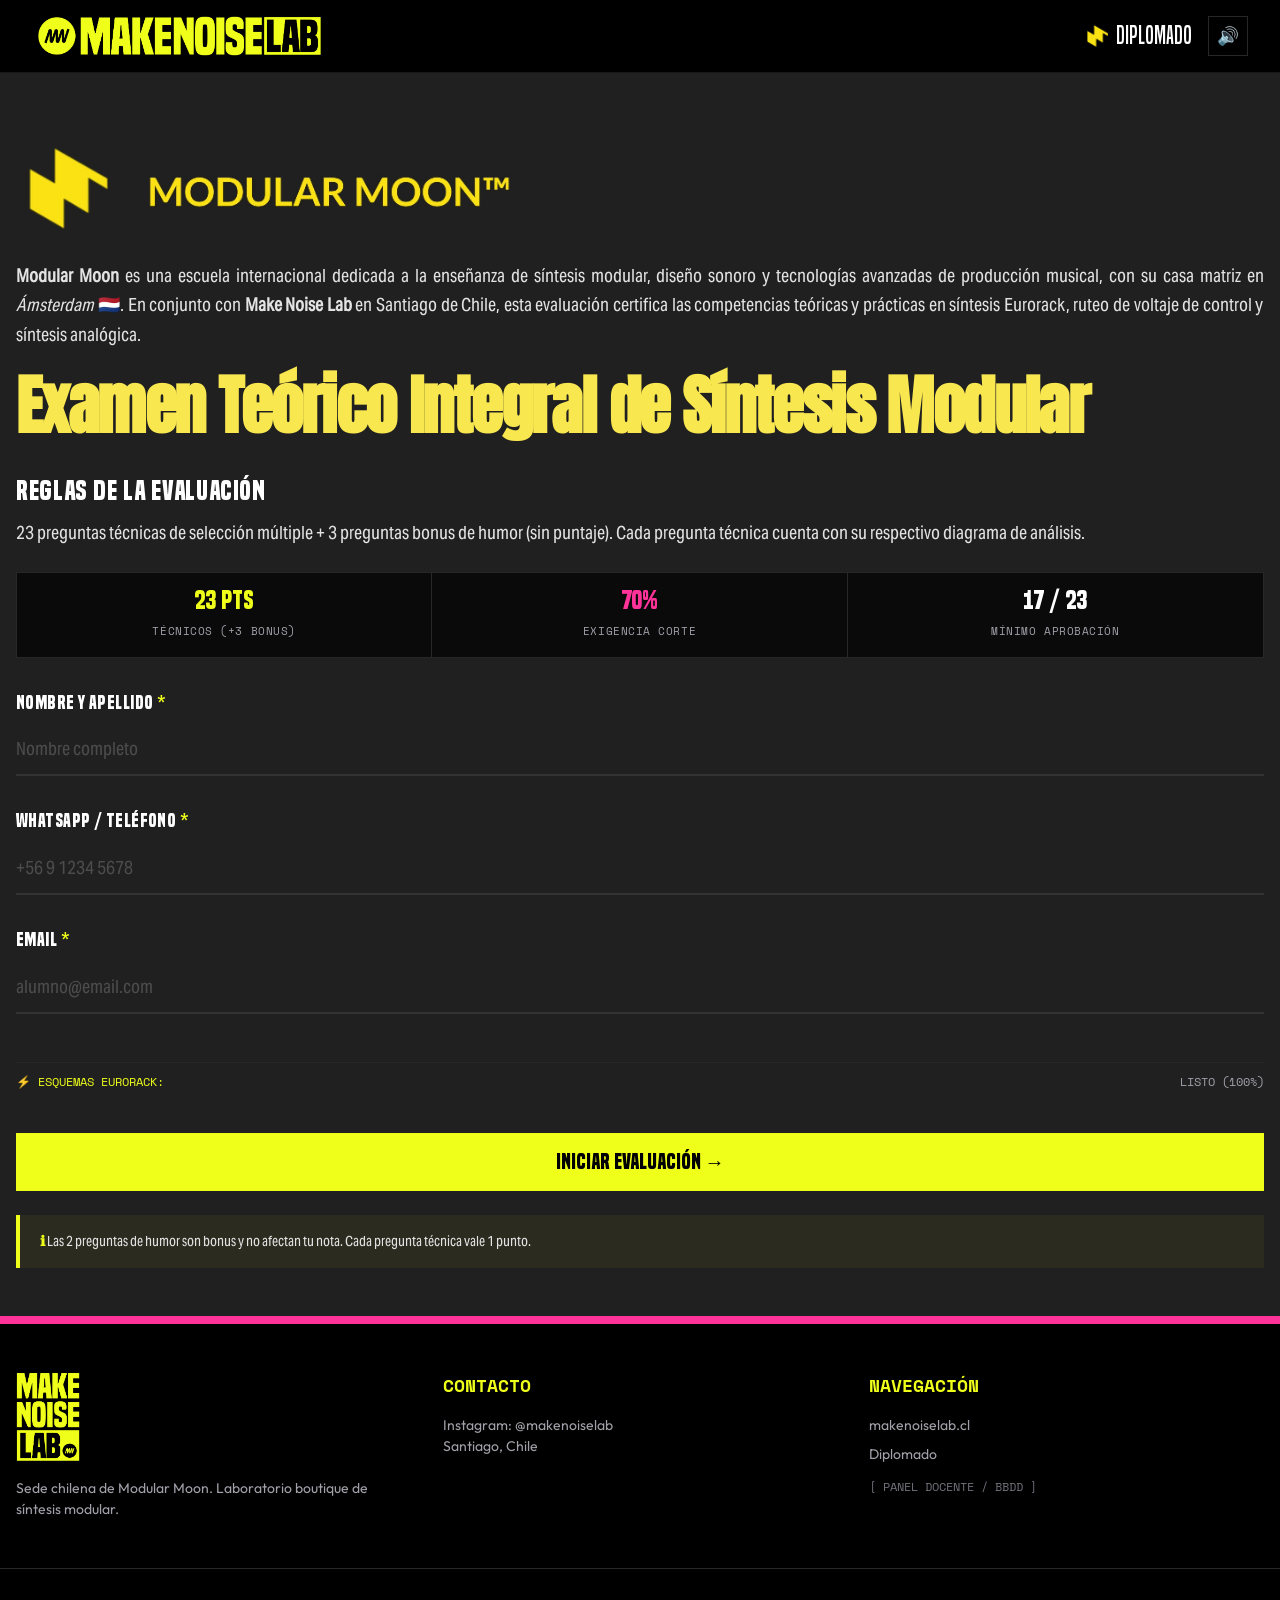
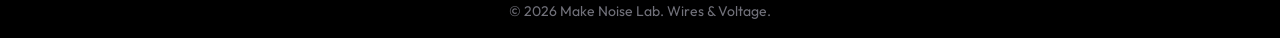
==== index.html @ 33532540 "feat: evaluación teórica interactiva Make Noise Lab" ====
<!DOCTYPE html>
<html lang="es">
<head>
  <meta charset="UTF-8">
  <meta name="viewport" content="width=device-width, initial-scale=1.0, maximum-scale=5.0">
  <title>Examen Teórico — Diplomado en Síntesis Modular | Make Noise Lab</title>

  <!-- SEO & Meta -->
  <meta name="description" content="Evaluación teórica oficial del Diplomado en Síntesis Modular de Make Noise Lab, sede chilena de Modular Moon. Eurorack, VCV Rack, FM y más.">
  <meta name="robots" content="noindex, nofollow">
  <meta name="theme-color" content="#000000">

  <!-- Open Graph / WhatsApp Preview -->
  <meta property="og:title" content="Examen Teórico — Diplomado Síntesis Modular | Make Noise Lab">
  <meta property="og:description" content="Evaluación teórica oficial del Diplomado en Síntesis Modular. Exigencia de aprobación: 70%.">
  <meta property="og:image" content="assets/logos/logo-mnl-principal.png">
  <meta property="og:type" content="website">
  <meta property="og:locale" content="es_CL">

  <!-- Favicon -->
  <link rel="icon" type="image/png" href="assets/logos/isotipo-mnl-geometrico.png">

  <!-- Local Fonts Preload (Idéntico a makenoiselab.cl/diplomado) -->
  <link rel="preload" href="assets/fonts/built-titling-rg.woff2" as="font" type="font/woff2" crossorigin>
  <link rel="preload" href="assets/fonts/built-titling-sb.woff2" as="font" type="font/woff2" crossorigin>
  <link rel="preload" href="assets/fonts/myriad-pro-rg.woff2" as="font" type="font/woff2" crossorigin>
  <link rel="preload" href="assets/fonts/aktiv-grotesk-rg.woff2" as="font" type="font/woff2" crossorigin>

  <!-- Google Fonts (Anton, Outfit, Space Mono) -->
  <link rel="preconnect" href="https://fonts.googleapis.com">
  <link rel="preconnect" href="https://fonts.gstatic.com" crossorigin>
  <link rel="preload" as="style"
    href="https://fonts.googleapis.com/css2?family=Anton&family=Outfit:wght@300;400;500;600;700&family=Space+Mono:wght@400;700&display=swap">
  <link rel="stylesheet"
    href="https://fonts.googleapis.com/css2?family=Anton&family=Outfit:wght@300;400;500;600;700&family=Space+Mono:wght@400;700&display=swap"
    media="print" onload="this.media='all'">
  <noscript>
    <link rel="stylesheet"
      href="https://fonts.googleapis.com/css2?family=Anton&family=Outfit:wght@300;400;500;600;700&family=Space+Mono:wght@400;700&display=swap">
  </noscript>

  <!-- Local fonts and styles -->
  <link rel="stylesheet" href="style.css">
</head>
<body>

  <!-- Skip-to-content (WCAG 2.4.1) -->
  <a href="#main-content" class="skip-to-content">Saltar al contenido</a>

  <!-- ═══════════════════════════════════════════════════════════════════
       NAVBAR — Réplica exacta de makenoiselab.cl
       (Logo izquierda, controles derecha, sticky, bg-black, h-72px)
       ═══════════════════════════════════════════════════════════════════ -->
  <nav class="mnl-navbar" aria-label="Navegación principal">
    <div class="navbar-container">
      <a href="https://makenoiselab.cl" target="_blank" rel="noopener" class="navbar-brand-link" aria-label="Sitio web oficial de Make Noise Lab">
        <img src="assets/logos/logo-mnl-horizontal.png" alt="Make Noise Lab" class="mnl-main-logo">
      </a>

      <div class="navbar-right">
        <a href="https://makenoiselab.cl/diplomado/" target="_blank" rel="noopener" class="navbar-diplomado-link" aria-label="Sitio oficial del Diplomado">
          <img src="assets/logos/isotipo-modular-moon.png" alt="" aria-hidden="true" class="nav-iso-img">
          <span>Diplomado</span>
        </a>
        <button id="soundToggleBtn" class="hw-square-btn" title="Audio On/Off" aria-label="Activar o silenciar audio" aria-pressed="true">
          <span id="soundIcon" aria-hidden="true">🔊</span>
        </button>
      </div>
    </div>

    <!-- VU-Meter Progress (visible during quiz) -->
    <div class="vu-wrapper" id="vuProgressWrapper" style="display: none;" role="progressbar" aria-valuemin="0" aria-valuemax="100" aria-valuenow="0" aria-label="Progreso de la evaluación">
      <div class="vu-header">
        <span id="progressLabel" style="color: var(--neon-yellow);">PARCHE 01 / 13</span>
        <span id="percentageLabel" style="color: #fff;">0% COMPLETADO</span>
      </div>
      <div class="vu-slot" aria-hidden="true">
        <div class="vu-charge" id="vuFill"></div>
      </div>
    </div>
  </nav>

  <!-- ═══════════════════════════════════════════════════════════════════
       MAIN CONTENT
       ═══════════════════════════════════════════════════════════════════ -->
  <main class="app-wrapper" id="main-content">

    <!-- ═══════════════ PANTALLA 1: BIENVENIDA ═══════════════ -->
    <section class="screen active" id="welcomeScreen" aria-labelledby="examMainHeading">
      <div class="welcome-section">
        <div class="welcome-container">

          <!-- Modular Moon badge — Sello oficial de alta resolución en fondo #202020 -->
          <div class="mm-badge-row anim-fade-up">
            <img src="assets/logos/logo-modular-moon-sello.jpg" alt="Sello de calidad oficial de la escuela de síntesis Modular Moon" class="mm-badge-logo">
          </div>

          <!-- Descripción institucional — estilo font-aktiv del diplomado -->
          <div class="body-text anim-fade-up delay-100" style="margin-bottom: 1.5rem;">
            <p><strong>Modular Moon</strong> es una escuela internacional dedicada a la enseñanza de síntesis modular, diseño sonoro y tecnologías avanzadas de producción musical, con su casa matriz en <em>Ámsterdam</em> 🇳🇱. En conjunto con <strong>Make Noise Lab</strong> en Santiago de Chile, esta evaluación certifica las competencias teóricas y prácticas en síntesis Eurorack, ruteo de voltaje de control y síntesis analógica.</p>
          </div>

          <!-- H1 Principal — estilo font-anton text-[#f9e750] del diplomado -->
          <h1 class="exam-main-title anim-fade-up delay-200" id="examMainHeading">
            Examen Teórico de Síntesis Modular
          </h1>

          <!-- Sección de reglas — estilo font-built del diplomado -->
          <h2 class="section-heading anim-fade-up delay-200">Reglas de la evaluación</h2>
          <div class="body-text anim-fade-up delay-300" style="margin-bottom: 0.5rem;">
            <p id="examRulesSummary">Preguntas técnicas de selección múltiple + preguntas bonus de humor (sin puntaje).</p>
          </div>

          <!-- Métricas -->
          <div class="metrics-grid anim-fade-up delay-300" role="region" aria-label="Métricas del examen">
            <div class="metric-box">
              <span class="metric-val" id="metricPointsVal" style="color: var(--neon-yellow);">23 PTS</span>
              <span class="metric-label" id="metricPointsLabel">TÉCNICOS (+3 BONUS)</span>
            </div>
            <div class="metric-box">
              <span class="metric-val" id="metricPassingRate" style="color: var(--neon-pink);">70%</span>
              <span class="metric-label">EXIGENCIA CORTE</span>
            </div>
            <div class="metric-box">
              <span class="metric-val" id="metricMinPass" style="color: #fff;">17 / 23</span>
              <span class="metric-label">MÍNIMO APROBACIÓN</span>
            </div>
          </div>

          <!-- Formulario Brutalista — underline style idéntico al sitio -->
          <form id="studentForm" class="brutalist-form anim-fade-up delay-400" novalidate onsubmit="event.preventDefault(); startExam();">

            <div class="form-field">
              <label class="form-label" for="studentName">
                NOMBRE Y APELLIDO <span style="color: var(--neon-yellow);" aria-hidden="true">*</span>
              </label>
              <input id="studentName" name="studentName" type="text" placeholder="Nombre completo" required aria-required="true" autocomplete="name" class="brutalist-input">
              <span class="input-error-msg" id="nameError" style="display: none;">
                Por favor ingresa tu nombre completo.
              </span>
            </div>

            <div class="form-field">
              <label class="form-label" for="studentWhatsapp">
                WHATSAPP / TELÉFONO <span style="color: var(--neon-yellow);" aria-hidden="true">*</span>
              </label>
              <input id="studentWhatsapp" name="studentWhatsapp" type="tel" placeholder="+56 9 1234 5678" required aria-required="true" autocomplete="tel" class="brutalist-input">
              <span class="input-error-msg" id="phoneError" style="display: none;">
                Por favor ingresa un número de WhatsApp.
              </span>
            </div>

            <div class="form-field">
              <label class="form-label" for="studentEmail">
                EMAIL <span style="color: var(--neon-yellow);" aria-hidden="true">*</span>
              </label>
              <input id="studentEmail" name="studentEmail" type="email" placeholder="alumno@email.com" required aria-required="true" autocomplete="email" class="brutalist-input">
              <span class="input-error-msg" id="emailError" style="display: none;">
                Por favor ingresa un correo electrónico válido.
              </span>
            </div>

            <!-- Preload status -->
            <div class="preload-status-bar">
              <span style="color: var(--neon-yellow);">⚡ ESQUEMAS EURORACK:</span>
              <span id="preloadStatusText">SINCRONIZANDO...</span>
            </div>

            <!-- CTA Principal — estilo bg-[#EFFF1A] font-built del sitio -->
            <button type="submit" class="btn-cta-yellow" id="startExamBtn" aria-label="Iniciar evaluación">
              INICIAR EVALUACIÓN →
            </button>
          </form>

          <div class="info-terminal-note anim-fade-up delay-400">
            <strong style="color: var(--neon-yellow);">ℹ</strong> Las 2 preguntas de humor son bonus y no afectan tu nota. Cada pregunta técnica vale 1 punto.
          </div>

        </div>
      </div>
    </section>

    <!-- ═══════════════ PANTALLA 2: QUIZ ═══════════════ -->
    <section class="screen" id="quizScreen" aria-labelledby="questionText">
      <div class="quiz-section">
        <div class="quiz-container">

          <div class="question-topbar">
            <span class="badge-rect" id="questionBadge">PREGUNTA 01</span>
            <span class="points-label" id="pointsBadge">PUNTAJE: 1 PTO</span>
          </div>

          <!-- Alerta destacada para preguntas BONUS -->
          <div class="bonus-alert-banner" id="bonusAlertBanner" style="display: none;" role="status">
            <div class="bonus-alert-header">
              <span class="bonus-alert-tag">★ PREGUNTA BONUS // HUMOR Y CULTURA ★</span>
              <span class="bonus-alert-pill">0 PUNTOS (SIN EVALUACIÓN)</span>
            </div>
            <div class="bonus-alert-desc">
              Esta pregunta es recreativa y <strong>NO TIENE PUNTAJE</strong>. Tu respuesta no suma ni resta puntos a tu nota técnica de aprobación.
            </div>
          </div>

          <h2 class="question-heading" id="questionText">
            ¿Qué módulo Eurorack es este?
          </h2>

          <!-- Diagram viewer -->
          <div class="diagram-viewer" id="mediaWrapper" style="display: none;" role="region" aria-label="Diagrama técnico de la pregunta">
            <div class="diagram-loading-box" id="diagramLoadingBox" aria-live="polite">
              <div class="diagram-spinner" aria-hidden="true"></div>
              <span class="font-mono" style="font-size: 0.75rem; color: var(--neon-yellow);">[ CARGANDO ESQUEMA... ]</span>
            </div>

            <div class="diagram-frame" id="diagramFrame" style="display: none;">
              <img id="questionImage" class="diagram-img" src="" alt="Diagrama Eurorack correspondiente a la pregunta" onclick="openLightbox(this.src)" tabindex="0" role="button" aria-label="Ampliar imagen">
            </div>

            <div class="diagram-toolbar">
              <span style="color: var(--neon-yellow);">ESQUEMA TÉCNICO</span>
              <span style="color: var(--text-zinc-400);">[TOCA PARA AMPLIAR]</span>
            </div>
          </div>

          <!-- Options -->
          <fieldset class="options-fieldset">
            <legend class="sr-only">Selecciona una de las siguientes opciones:</legend>
            <div class="options-rack" id="optionsContainer" role="radiogroup" aria-labelledby="questionText">
              <!-- Generated dynamically -->
            </div>
          </fieldset>

          <!-- Navigation -->
          <div class="nav-controls">
            <button type="button" class="btn-cta-secondary" id="prevBtn" onclick="navigatePrev()" aria-label="Pregunta anterior">
              ← ANTERIOR
            </button>
            <button type="button" class="btn-cta-yellow" id="nextBtn" onclick="navigateNext()" aria-label="Siguiente pregunta">
              SIGUIENTE →
            </button>
          </div>

        </div>
      </div>
    </section>

    <!-- ═══════════════ PANTALLA 3: RESULTADOS ═══════════════ -->
    <section class="screen" id="resultScreen" aria-labelledby="resultStamp">
      <div class="result-section">
        <div class="result-container">

          <!-- Verdict -->
          <div class="verdict-banner">
            <div class="verdict-tag pass" id="resultStamp">APROBADO</div>
            <h2 class="font-anton" style="font-size: 1.875rem; text-transform: uppercase; color: #fff; margin-top: 0.75rem;" id="resultGreeting">
              ¡EXCELENTE!
            </h2>
            <p class="font-aktiv" style="font-size: 0.875rem; color: var(--text-zinc-400); margin-top: 0.25rem;" id="resultSummary">
              Has completado la evaluación de síntesis modular.
            </p>
          </div>

          <!-- Score -->
          <div class="score-slab" role="region" aria-label="Puntaje obtenido">
            <div class="score-big" id="scorePercent">0%</div>
            <div class="score-meta">
              <div id="scoreRatio">0 / 11 PUNTOS TÉCNICOS</div>
              <div id="scoreFeedback" style="color: var(--text-zinc-400);">Exigencia mínima: 70% (8 pts)</div>
            </div>
          </div>

          <!-- Sync status -->
          <div class="sync-indicator" id="syncBanner" role="status" aria-live="polite">
            <span id="syncIcon" aria-hidden="true">⚡</span>
            <span id="syncText">Guardando respuestas...</span>
          </div>

          <!-- Actions -->
          <div class="results-actions" id="resultsActionsContainer">
            <button class="btn-cta-whatsapp" id="shareWhatsappBtn" onclick="sendWhatsAppReceipt()" aria-label="Enviar comprobante por WhatsApp">
              ENVIAR POR WHATSAPP 📲
            </button>
            <div class="dual-actions-grid">
              <button class="btn-cta-secondary" onclick="downloadStudentCsv()" aria-label="Descargar CSV">
                DESCARGAR CSV 📥
              </button>
              <button class="btn-cta-secondary" onclick="restartExam()" aria-label="Repetir evaluación">
                REPETIR 🔄
              </button>
            </div>
          </div>

          <!-- Review accordion -->
          <div class="review-accordion-wrap">
            <details class="review-details" open>
              <summary class="review-summary" aria-label="Revisión detallada de respuestas">
                <span>REVISIÓN DETALLADA</span>
                <span class="toggle-cross" aria-hidden="true">+</span>
              </summary>
              <div class="review-content" id="reviewList">
                <!-- Rendered dynamically -->
              </div>
            </details>
          </div>

        </div>
      </div>
    </section>
  </main>

  <!-- ═══════════════════════════════════════════════════════════════════
       FOOTER — Réplica exacta de makenoiselab.cl
       (Franja fucsia 8px + 3 columnas + copyright)
       ═══════════════════════════════════════════════════════════════════ -->
  <div class="footer-neon-stripe" role="presentation" aria-hidden="true"></div>
  <footer class="site-footer" aria-label="Pie de página">
    <div class="footer-grid">
      <!-- Col 1: Logo + description -->
      <div class="footer-col footer-col-logo">
        <img src="assets/logos/logo-mnl-principal.png" alt="Make Noise Lab" class="footer-logo-img">
        <p class="footer-col-text">
          Sede chilena de Modular Moon. Laboratorio boutique de síntesis modular.
        </p>
      </div>

      <!-- Col 2: Contact -->
      <div class="footer-col">
        <h3 class="footer-col-heading">CONTACTO</h3>
        <p class="footer-col-text">
          Instagram: <a href="https://instagram.com/makenoiselab" target="_blank" rel="noopener noreferrer" class="hover-pink">@makenoiselab</a><br>
          Santiago, Chile
        </p>
      </div>

      <!-- Col 3: Navigation + Admin -->
      <div class="footer-col">
        <h3 class="footer-col-heading">NAVEGACIÓN</h3>
        <p class="footer-col-text" style="margin-bottom: 0.5rem;">
          <a href="https://makenoiselab.cl" target="_blank" rel="noopener">makenoiselab.cl</a>
        </p>
        <p class="footer-col-text" style="margin-bottom: 0.5rem;">
          <a href="https://makenoiselab.cl/diplomado/" target="_blank" rel="noopener">Diplomado</a>
        </p>
        <button class="admin-trigger-link" onclick="openAdminModal()" aria-label="Abrir panel docente">
          [ PANEL DOCENTE / BBDD ]
        </button>
      </div>
    </div>

    <div class="footer-bottom">
      © 2026 Make Noise Lab. Wires &amp; Voltage.
    </div>
  </footer>

  <!-- ═══════════════ LIGHTBOX MODAL ═══════════════ -->
  <div class="lightbox-shade" id="lightboxOverlay" role="dialog" aria-modal="true" aria-label="Esquema ampliado" onclick="closeLightbox()">
    <div class="lightbox-modal" onclick="event.stopPropagation()">
      <div class="lightbox-top">
        <span style="color: var(--neon-yellow);">ESQUEMA TÉCNICO</span>
        <button class="close-square-btn" onclick="closeLightbox()" aria-label="Cerrar">[X] CERRAR</button>
      </div>
      <img id="lightboxImg" class="lightbox-media" src="" alt="Esquema técnico ampliado">
    </div>
  </div>

  <!-- ═══════════════ ADMIN MODAL ═══════════════ -->
  <div class="admin-shade" id="adminModal" role="dialog" aria-modal="true" aria-label="Panel docente">
    <div class="admin-window">
      <div class="admin-window-header">
        <span>PANEL DOCENTE // BBDD</span>
        <button class="close-square-btn" onclick="closeAdminModal()" aria-label="Cerrar panel">[X]</button>
      </div>
      <div class="admin-window-body">
        <p style="color: var(--text-zinc-400); margin-bottom: 1rem;">
          Configura el Webhook de Google Sheets para recibir las respuestas en tiempo real.
        </p>

        <div class="form-field" style="margin-bottom: 1rem;">
          <label class="form-label" for="adminWebhookUrl" style="font-size: 0.875rem;">
            URL GOOGLE APPS SCRIPT:
          </label>
          <input type="url" id="adminWebhookUrl" class="brutalist-input" style="font-size: 0.875rem;" placeholder="https://script.google.com/macros/s/.../exec">
          <button class="btn-cta-secondary" style="margin-top: 0.5rem; font-size: 0.875rem; padding: 8px 14px;" onclick="saveWebhookUrl()">
            GUARDAR CONEXIÓN
          </button>
        </div>

        <div class="admin-metric-row">
          <span>EVALUACIONES EN ESTE NAVEGADOR:</span>
          <strong style="color: var(--neon-yellow);" id="adminSubmissionCount">0</strong>
        </div>

        <div class="admin-buttons-stack">
          <button class="btn-cta-yellow" style="font-size: 0.875rem; padding: 10px 14px;" onclick="exportConsolidatedCsv()">
            DESCARGAR TODA LA BBDD (.CSV) 📥
          </button>
          <button class="btn-cta-danger" style="font-size: 0.875rem; padding: 8px 14px;" onclick="clearLocalSubmissions()">
            VACIAR HISTORIAL LOCAL 🗑️
          </button>
        </div>
      </div>
    </div>
  </div>

  <!-- Scripts -->
  <script src="https://cdnjs.cloudflare.com/ajax/libs/jspdf/2.5.1/jspdf.umd.min.js"></script>
  <script src="questions.js"></script>
  <script src="app.js"></script>
</body>
</html>
---- style.css ----
/**
 * MAKE NOISE LAB — EXAMEN TEÓRICO DE SÍNTESIS MODULAR
 * Sistema visual replicado con fidelidad desde www.makenoiselab.cl
 * Brutalismo Industrial · Modular Moon Chile · WCAG 2.1 AA
 */

/* ==========================================================================
   0. TIPOGRAFÍAS LOCALES (Built Titling, Myriad Pro, Aktiv Grotesk)
   ========================================================================== */
@font-face {
  font-family: 'Built Titling RG';
  src: url('assets/fonts/built-titling-rg.woff2') format('woff2');
  font-weight: 400;
  font-style: normal;
  font-display: swap;
}
@font-face {
  font-family: 'Built Titling RG';
  src: url('assets/fonts/built-titling-sb.woff2') format('woff2');
  font-weight: 600;
  font-style: normal;
  font-display: swap;
}
@font-face {
  font-family: 'Built Titling RG';
  src: url('assets/fonts/built-titling-bd.woff2') format('woff2');
  font-weight: 700;
  font-style: normal;
  font-display: swap;
}
@font-face {
  font-family: 'Myriad Pro';
  src: url('assets/fonts/myriad-pro-rg.woff2') format('woff2');
  font-weight: 400;
  font-style: normal;
  font-display: swap;
}
@font-face {
  font-family: 'Aktiv Grotesk';
  src: url('assets/fonts/aktiv-grotesk-rg.woff2') format('woff2');
  font-weight: 400;
  font-style: normal;
  font-display: swap;
}

/* ==========================================================================
   1. TOKENS Y VARIABLES DE DISEÑO
   ========================================================================== */
:root {
  --neon-yellow: #EFFF1A;
  --neon-pink: #FF3399;
  --gold-warm: #f9e750;
  --brand-dark: #1D1D1D;
  --brand-gray: #E2E2E2;
  --bg-black: #000000;
  --bg-section: #202020;
  --bg-content: #1a1a1a;
  --border-zinc: #27272a;
  --text-zinc-300: #d4d4d8;
  --text-zinc-400: #a1a1aa;
  --text-zinc-500: #71717a;

  --font-built: 'Built Titling RG', sans-serif;
  --font-anton: 'Anton', sans-serif;
  --font-aktiv: 'Aktiv Grotesk', sans-serif;
  --font-myriad: 'Myriad Pro', sans-serif;
  --font-mono: 'Space Mono', monospace;
  --font-sans: 'Outfit', sans-serif;

  --shadow-neon-yellow: 0 0 15px rgba(239, 255, 26, 0.2), 0 0 30px rgba(239, 255, 26, 0.1);
  --shadow-neon-pink: 0 0 15px rgba(255, 51, 153, 0.2), 0 0 30px rgba(255, 51, 153, 0.1);
  --transition-base: cubic-bezier(0.4, 0, 0.2, 1);
}

/* ==========================================================================
   2. RESET Y REGLAS GLOBALES
   ========================================================================== */
*, *::before, *::after {
  box-sizing: border-box;
  margin: 0;
  padding: 0;
  -webkit-font-smoothing: antialiased;
  -moz-osx-font-smoothing: grayscale;
}

html {
  scroll-behavior: smooth;
  line-height: 1.5;
  -webkit-text-size-adjust: 100%;
  tab-size: 4;
  font-family: var(--font-sans);
}

body {
  background-color: var(--bg-black);
  color: var(--text-zinc-300);
  font-family: var(--font-sans);
  text-rendering: optimizeLegibility;
  min-height: 100vh;
  display: flex;
  flex-direction: column;
  overflow-x: hidden;
  line-height: 1.5;
}

h1, h2, h3, h4, h5, h6 {
  text-rendering: optimizeSpeed;
}

::selection {
  background-color: var(--neon-yellow);
  color: #000000;
}

img, video {
  max-width: 100%;
  height: auto;
  display: block;
  vertical-align: middle;
}

button, input, select, textarea {
  font-family: inherit;
  font-size: 100%;
  line-height: inherit;
  color: inherit;
}

/* Screen Reader Only (WCAG) */
.sr-only {
  position: absolute !important;
  width: 1px !important;
  height: 1px !important;
  padding: 0 !important;
  margin: -1px !important;
  overflow: hidden !important;
  clip: rect(0, 0, 0, 0) !important;
  white-space: nowrap !important;
  border: 0 !important;
}

/* Skip-to-content (WCAG 2.4.1) — idéntico al sitio web */
.skip-to-content {
  position: absolute;
  left: -9999px;
  top: 0;
  z-index: 999;
  padding: 12px 24px;
  background: var(--neon-yellow);
  color: #000;
  font-weight: 700;
  font-size: 14px;
  text-decoration: none;
}
.skip-to-content:focus {
  left: 0;
}

/* Focus Visible (WCAG 2.4.7) — idéntico al sitio web */
a:focus-visible,
button:focus-visible,
input:focus-visible,
select:focus-visible,
textarea:focus-visible,
summary:focus-visible,
[tabindex]:focus-visible {
  outline: 2px solid var(--neon-yellow);
  outline-offset: 2px;
}

/* Neon glow text */
.neon-glow-yellow {
  text-shadow: 0 0 10px rgba(239, 255, 26, 0.4);
}

/* Font utility classes — matching the web site */
.font-built { font-family: var(--font-built); }
.font-anton { font-family: var(--font-anton); }
.font-aktiv { font-family: var(--font-aktiv); }
.font-myriad { font-family: var(--font-myriad); }
.font-mono { font-family: var(--font-mono); }
.font-sans { font-family: var(--font-sans); }

/* ==========================================================================
   3. NAVBAR — Réplica exacta del sitio (sticky, bg-black, h-72px)
   ========================================================================== */
.mnl-navbar {
  position: sticky;
  top: 0;
  z-index: 50;
  background: var(--bg-black);
  border-bottom: 1px solid #18181b;
}
.navbar-container {
  max-width: 80rem; /* max-w-7xl */
  margin: 0 auto;
  padding: 0 1rem;
  display: flex;
  align-items: center;
  justify-content: space-between;
  height: 72px;
}
.navbar-brand-link {
  display: flex;
  align-items: center;
  text-decoration: none;
  transition: opacity 0.3s;
  flex-shrink: 0;
}
.navbar-brand-link:hover {
  opacity: 0.8;
}
.mnl-main-logo {
  height: 32px;
  width: auto;
  object-fit: contain;
}

.navbar-right {
  display: flex;
  align-items: center;
  gap: 16px;
}

/* Diplomado nav link with MM yellow isotipo */
.navbar-diplomado-link {
  display: none;
  align-items: center;
  gap: 8px;
  font-family: var(--font-built);
  font-weight: 400;
  font-size: 1.5rem;
  text-transform: uppercase;
  color: #ffffff;
  text-decoration: none;
  line-height: 1;
  transition: color 0.15s;
}
.navbar-diplomado-link:hover {
  color: var(--neon-yellow);
}
.nav-iso-img {
  height: 22px;
  width: auto;
  object-fit: contain;
}

/* Sound toggle — hardware square button */
.hw-square-btn {
  background: transparent;
  border: 1px solid var(--border-zinc);
  color: var(--brand-gray);
  width: 40px;
  height: 40px;
  display: flex;
  align-items: center;
  justify-content: center;
  cursor: pointer;
  font-size: 1.1rem;
  transition: all 0.2s var(--transition-base);
}
.hw-square-btn:hover {
  border-color: var(--neon-yellow);
  color: var(--neon-yellow);
}

/* VU-Meter — integrated progress */
.vu-wrapper {
  background: #0a0a0a;
  border-top: 1px solid #18181b;
  padding: 8px 1rem;
  max-width: 80rem;
  margin: 0 auto;
}
.vu-header {
  display: flex;
  justify-content: space-between;
  margin-bottom: 5px;
  font-family: var(--font-mono);
  font-size: 0.75rem;
}
.vu-slot {
  height: 6px;
  background: #18181b;
  position: relative;
}
.vu-charge {
  height: 100%;
  width: 0%;
  background: var(--neon-yellow);
  box-shadow: 0 0 8px rgba(239, 255, 26, 0.4);
  transition: width 0.3s var(--transition-base);
}

/* ==========================================================================
   4. LAYOUT PRINCIPAL
   ========================================================================== */
.app-wrapper {
  width: 100%;
  flex: 1;
}

.screen {
  display: none;
}
.screen.active {
  display: block;
}

/* ==========================================================================
   5. PANTALLA DE BIENVENIDA — Estilo Diplomado (bg-[#202020])
   ========================================================================== */
.welcome-section {
  background: var(--bg-section);
  padding: 4rem 0 3rem;
}
.welcome-container {
  max-width: 80rem;
  margin: 0 auto;
  padding: 0 1rem;
}

/* Modular Moon badge + description */
.mm-badge-row {
  display: flex;
  align-items: center;
  gap: 1rem;
  margin-bottom: 1.25rem;
}
.mm-badge-logo {
  height: 4.5rem;
  width: auto;
  max-width: 100%;
  object-fit: contain;
  transition: transform 0.3s;
}

/* H1 principal — estilo font-anton text-[#f9e750] del diplomado */
.exam-main-title {
  font-family: var(--font-anton);
  font-size: 2.25rem;
  color: var(--gold-warm);
  letter-spacing: -0.025em;
  line-height: 1.05;
  margin-bottom: 2rem;
  margin-top: 0;
}

/* Section headers — estilo font-built del diplomado */
.section-heading {
  font-family: var(--font-built);
  font-weight: 700;
  font-size: 1.25rem;
  color: #ffffff;
  letter-spacing: 0.025em;
  text-transform: uppercase;
  margin-bottom: 0.5rem;
}

/* Body text — estilo font-aktiv del diplomado */
.body-text {
  font-family: var(--font-aktiv);
  color: var(--brand-gray);
  font-size: 1rem;
  line-height: 1.625;
  opacity: 0.9;
  text-align: justify;
}

/* Metrics row — stacked info */
.metrics-grid {
  display: grid;
  grid-template-columns: repeat(3, 1fr);
  gap: 0;
  margin: 1.5rem 0 2rem;
  border: 1px solid var(--border-zinc);
  background: #0a0a0a;
}
.metric-box {
  padding: 1rem 0.5rem;
  text-align: center;
  border-right: 1px solid var(--border-zinc);
}
.metric-box:last-child {
  border-right: none;
}
.metric-val {
  font-family: var(--font-built);
  font-weight: 700;
  font-size: 1.5rem;
  display: block;
  line-height: 1;
  margin-bottom: 4px;
}
.metric-label {
  font-family: var(--font-mono);
  font-size: 0.68rem;
  color: var(--text-zinc-400);
  letter-spacing: 0.05em;
}

/* ==========================================================================
   6. FORMULARIO BRUTALISTA — Underline Style (idéntico al sitio)
   ========================================================================== */
.brutalist-form {
  display: flex;
  flex-direction: column;
  gap: 2rem;
  margin: 1.5rem 0 1rem;
}
.form-field {
  display: flex;
  flex-direction: column;
  gap: 0.5rem;
}
.form-label {
  font-family: var(--font-built);
  font-weight: 700;
  text-transform: uppercase;
  letter-spacing: 0.025em;
  color: #ffffff;
  font-size: 1.1rem;
}
.brutalist-input {
  width: 100%;
  background: transparent;
  border: none;
  border-bottom: 2px solid #333333;
  color: #ffffff;
  font-family: var(--font-aktiv);
  font-size: 1.1rem;
  padding: 0.75rem 0;
  outline: none;
  transition: border-color 0.3s;
}
.brutalist-input::placeholder {
  color: rgba(255, 255, 255, 0.2);
}
.brutalist-input:focus {
  border-bottom-color: var(--neon-yellow);
}
.input-error-msg {
  font-family: var(--font-mono);
  font-size: 0.75rem;
  color: var(--neon-pink);
  margin-top: 4px;
}

/* Preload status */
.preload-status-bar {
  font-family: var(--font-mono);
  font-size: 0.75rem;
  padding: 10px 0;
  display: flex;
  justify-content: space-between;
  align-items: center;
  color: var(--text-zinc-400);
  border-top: 1px solid var(--border-zinc);
  margin-top: 1rem;
}

/* Info note — border-left accent */
.info-terminal-note {
  margin-top: 1.5rem;
  padding: 1rem 1.25rem;
  background: rgba(239, 255, 26, 0.05);
  border-left: 4px solid var(--neon-yellow);
  font-family: var(--font-aktiv);
  font-size: 0.875rem;
  color: var(--brand-gray);
  line-height: 1.5;
}

/* ==========================================================================
   7. BOTONES — Réplica exacta del sistema del sitio web
   ========================================================================== */

/* CTA Primario Amarillo — bg-[#EFFF1A] text-black font-built */
.btn-cta-yellow {
  display: flex;
  align-items: center;
  justify-content: center;
  width: 100%;
  background: var(--neon-yellow);
  color: #000000;
  border: none;
  font-family: var(--font-built);
  font-weight: 700;
  font-size: 1.25rem;
  text-transform: uppercase;
  letter-spacing: 0;
  padding: 14px 20px;
  cursor: pointer;
  transition: all 0.15s var(--transition-base);
}
.btn-cta-yellow:hover {
  filter: brightness(1.1);
}
.btn-cta-yellow:active {
  transform: translateY(1px);
}
.btn-cta-yellow:disabled {
  cursor: not-allowed;
  opacity: 0.4;
}

/* CTA Secundario — bg-[#E2E2E2] text-[#1a1a1a] font-built */
.btn-cta-secondary {
  display: flex;
  align-items: center;
  justify-content: center;
  width: 100%;
  background: var(--bg-content);
  color: var(--brand-gray);
  border: 1px solid var(--border-zinc);
  font-family: var(--font-built);
  font-weight: 700;
  font-size: 1rem;
  text-transform: uppercase;
  letter-spacing: 0.025em;
  padding: 12px 18px;
  cursor: pointer;
  transition: all 0.15s var(--transition-base);
}
.btn-cta-secondary:hover {
  border-color: var(--neon-yellow);
  color: var(--neon-yellow);
}

/* WhatsApp */
.btn-cta-whatsapp {
  display: flex;
  align-items: center;
  justify-content: center;
  width: 100%;
  background: #25D366;
  color: #000000;
  border: none;
  font-family: var(--font-built);
  font-weight: 700;
  font-size: 1.25rem;
  text-transform: uppercase;
  padding: 16px 20px;
  cursor: pointer;
  box-shadow: 0 4px 20px rgba(37, 211, 102, 0.25);
  transition: filter 0.15s;
}
.btn-cta-whatsapp:hover {
  filter: brightness(1.1);
}

/* Danger */
.btn-cta-danger {
  display: flex;
  align-items: center;
  justify-content: center;
  width: 100%;
  background: transparent;
  border: 1px solid var(--neon-pink);
  color: var(--neon-pink);
  font-family: var(--font-built);
  font-weight: 700;
  text-transform: uppercase;
  padding: 10px 14px;
  cursor: pointer;
  transition: all 0.15s;
}
.btn-cta-danger:hover {
  background: var(--neon-pink);
  color: #ffffff;
}

/* Certificado Oficial (Aprobados) */
.btn-cta-cert {
  display: flex;
  align-items: center;
  justify-content: center;
  width: 100%;
  background: linear-gradient(135deg, #efff1a 0%, #00e5ff 100%);
  color: #000000;
  border: 1px solid var(--neon-yellow);
  font-family: var(--font-built);
  font-weight: 700;
  font-size: 1.15rem;
  text-transform: uppercase;
  letter-spacing: 0.03em;
  padding: 16px 20px;
  cursor: pointer;
  box-shadow: 0 4px 25px rgba(239, 255, 26, 0.35);
  transition: all 0.2s cubic-bezier(0.16, 1, 0.3, 1);
}
.btn-cta-cert:hover {
  transform: translateY(-2px);
  box-shadow: 0 6px 30px rgba(0, 229, 255, 0.5);
  filter: brightness(1.08);
}
.btn-cta-cert:active {
  transform: translateY(0);
}

/* Pulsación de reintento para alumnos que reprobaron */
.btn-retry-pulse {
  animation: pulse-retry 2.5s infinite;
  box-shadow: 0 0 16px rgba(239, 255, 26, 0.45);
}
@keyframes pulse-retry {
  0% {
    box-shadow: 0 0 10px rgba(239, 255, 26, 0.3);
  }
  50% {
    box-shadow: 0 0 28px rgba(239, 255, 26, 0.75);
    border-color: #ffffff;
  }
  100% {
    box-shadow: 0 0 10px rgba(239, 255, 26, 0.3);
  }
}

/* ==========================================================================
   8. QUIZ — Preguntas y Alternativas
   ========================================================================== */
.quiz-section {
  background: var(--bg-section);
  padding: 2rem 0 3rem;
  min-height: 80vh;
}
.quiz-container {
  max-width: 56rem; /* max-w-4xl */
  margin: 0 auto;
  padding: 0 1rem;
}

.question-topbar {
  display: flex;
  justify-content: space-between;
  align-items: center;
  margin-bottom: 1rem;
  font-family: var(--font-mono);
  font-size: 0.75rem;
}
.badge-rect {
  font-weight: 700;
  padding: 2px 8px;
  letter-spacing: 0.05em;
  background: var(--neon-yellow);
  color: #000000;
}
.badge-bonus {
  background: var(--neon-pink) !important;
  color: #000000 !important;
  font-weight: 800 !important;
  box-shadow: 0 0 14px rgba(255, 51, 153, 0.45);
}
.points-label {
  color: var(--text-zinc-400);
  transition: all 0.2s ease;
}
.points-label.points-bonus {
  color: var(--neon-pink) !important;
  font-weight: 700 !important;
  background: rgba(255, 51, 153, 0.12);
  border: 1px solid rgba(255, 51, 153, 0.4);
  padding: 2px 8px;
}

/* Banner de Alerta para Preguntas BONUS */
.bonus-alert-banner {
  display: flex;
  flex-direction: column;
  gap: 8px;
  background: linear-gradient(135deg, rgba(255, 51, 153, 0.15) 0%, rgba(20, 20, 20, 0.95) 100%);
  border: 2px solid var(--neon-pink);
  box-shadow: 0 0 20px rgba(255, 51, 153, 0.3);
  padding: 12px 16px;
  margin-bottom: 1.25rem;
  animation: pulseBonusBorder 3s ease-in-out infinite;
}
@keyframes pulseBonusBorder {
  0%, 100% { border-color: var(--neon-pink); box-shadow: 0 0 15px rgba(255, 51, 153, 0.25); }
  50% { border-color: #ff66b2; box-shadow: 0 0 25px rgba(255, 51, 153, 0.5); }
}
.bonus-alert-header {
  display: flex;
  align-items: center;
  justify-content: space-between;
  flex-wrap: wrap;
  gap: 8px;
}
.bonus-alert-tag {
  background: var(--neon-pink);
  color: #000000;
  font-family: var(--font-built);
  font-weight: 700;
  font-size: 0.85rem;
  letter-spacing: 0.05em;
  padding: 3px 10px;
  text-transform: uppercase;
}
.bonus-alert-pill {
  font-family: var(--font-mono);
  font-size: 0.75rem;
  color: #ffffff;
  background: #000000;
  border: 1px solid var(--neon-pink);
  padding: 2px 8px;
  font-weight: 700;
}
.bonus-alert-desc {
  font-family: var(--font-mono);
  font-size: 0.8rem;
  color: #e4e4e7;
  line-height: 1.45;
}
.bonus-alert-desc strong {
  color: var(--neon-pink);
  font-weight: 700;
}

/* Modificador de tarjeta cuando la pregunta es BONUS */
.quiz-container.is-bonus-card {
  border-top: 3px solid var(--neon-pink) !important;
  box-shadow: 0 0 30px rgba(255, 51, 153, 0.15);
}
.quiz-container.is-bonus-card .option-btn.selected {
  border-color: var(--neon-pink) !important;
  background: rgba(255, 51, 153, 0.08) !important;
}
.quiz-container.is-bonus-card .option-btn.selected .option-radio-dot {
  background: var(--neon-pink) !important;
}

.question-heading {
  font-family: var(--font-built);
  font-weight: 700;
  font-size: 1.25rem;
  line-height: 1.25;
  color: #ffffff;
  letter-spacing: 0.025em;
  margin-bottom: 1.5rem;
}

/* Diagram Viewer */
.diagram-viewer {
  margin-bottom: 1.5rem;
  background: #0a0a0a;
  border: 1px solid var(--border-zinc);
  min-height: 180px;
}
.diagram-loading-box {
  min-height: 180px;
  display: flex;
  flex-direction: column;
  align-items: center;
  justify-content: center;
  gap: 12px;
  padding: 24px;
}
.diagram-spinner {
  width: 28px;
  height: 28px;
  border: 3px solid #333;
  border-top-color: var(--neon-yellow);
  border-radius: 50%;
  animation: spin 0.8s linear infinite;
}
@keyframes spin {
  to { transform: rotate(360deg); }
}
.diagram-frame {
  padding: 14px;
  display: flex;
  justify-content: center;
  align-items: center;
  background: #080808;
  cursor: pointer;
  min-height: 180px;
}
.diagram-img {
  max-width: 100%;
  max-height: 300px;
  object-fit: contain;
  opacity: 0;
  transition: opacity 0.3s ease;
}
.diagram-img.loaded {
  opacity: 1;
}
.diagram-toolbar {
  background: var(--bg-content);
  border-top: 1px solid var(--border-zinc);
  padding: 6px 14px;
  display: flex;
  justify-content: space-between;
  font-family: var(--font-mono);
  font-size: 0.7rem;
}

/* Options (Alternativas) */
.options-fieldset {
  border: none;
  padding: 0;
  margin: 0;
}
.options-rack {
  display: flex;
  flex-direction: column;
  gap: 10px;
  margin-bottom: 2rem;
}
.option-card {
  background: var(--bg-content);
  border: 1px solid var(--border-zinc);
  padding: 14px 16px;
  display: flex;
  align-items: flex-start;
  gap: 14px;
  cursor: pointer;
  transition: all 0.15s ease-out;
  user-select: none;
  min-height: 48px;
}
.option-card:hover {
  border-color: #52525b;
  background: #262626;
}
.option-card.selected {
  border: 2px solid var(--neon-yellow);
  background: rgba(239, 255, 26, 0.06);
}
.option-square {
  width: 16px;
  height: 16px;
  border: 2px solid #52525b;
  background: transparent;
  flex-shrink: 0;
  margin-top: 3px;
  transition: all 0.15s;
}
.option-card.selected .option-square {
  border-color: var(--neon-yellow);
  background: var(--neon-yellow);
}
.option-text {
  font-family: var(--font-aktiv);
  font-size: 0.95rem;
  color: var(--brand-gray);
  line-height: 1.4;
}
.option-card.selected .option-text {
  color: #ffffff;
}

/* Nav controls */
.nav-controls {
  display: grid;
  grid-template-columns: 1fr 1fr;
  gap: 12px;
}

/* ==========================================================================
   9. RESULTADOS
   ========================================================================== */
.result-section {
  background: var(--bg-section);
  padding: 3rem 0;
}
.result-container {
  max-width: 56rem;
  margin: 0 auto;
  padding: 0 1rem;
}

.verdict-banner {
  text-align: center;
  padding: 1rem 0 2rem;
  border-bottom: 1px solid var(--border-zinc);
}
.verdict-tag {
  display: inline-block;
  font-family: var(--font-built);
  font-weight: 700;
  font-size: 1.5rem;
  letter-spacing: 0.1em;
  text-transform: uppercase;
  padding: 4px 20px;
}
.verdict-tag.pass {
  background: var(--neon-yellow);
  color: #000000;
}
.verdict-tag.fail {
  background: var(--neon-pink);
  color: #ffffff;
}

.score-slab {
  background: #0a0a0a;
  border: 1px solid var(--border-zinc);
  margin: 1.5rem 0;
  padding: 1.5rem 1rem;
  display: flex;
  align-items: center;
  justify-content: center;
  gap: 20px;
}
.score-big {
  font-family: var(--font-anton);
  font-size: 3.5rem;
  line-height: 1;
  color: var(--neon-yellow);
}
.score-big.fail {
  color: var(--neon-pink);
}
.score-meta {
  font-family: var(--font-mono);
  font-size: 0.75rem;
  color: var(--text-zinc-400);
}

.sync-indicator {
  background: #0a0a0a;
  border: 1px solid var(--border-zinc);
  padding: 10px 14px;
  display: flex;
  align-items: center;
  gap: 10px;
  margin-bottom: 1.5rem;
  font-family: var(--font-mono);
  font-size: 0.75rem;
  color: var(--text-zinc-400);
}
.sync-indicator.success {
  border-color: var(--neon-yellow);
  color: var(--neon-yellow);
}

.results-actions {
  display: flex;
  flex-direction: column;
  gap: 12px;
  margin-bottom: 2rem;
}
.dual-actions-grid {
  display: grid;
  grid-template-columns: 1fr 1fr;
  gap: 12px;
}

/* Review accordion */
.review-accordion-wrap {
  border: 1px solid var(--border-zinc);
  background: #0a0a0a;
}
.review-details {
  border: none;
}
.review-summary {
  display: flex;
  justify-content: space-between;
  align-items: center;
  padding: 14px 18px;
  background: var(--bg-content);
  cursor: pointer;
  list-style: none;
  user-select: none;
  font-family: var(--font-built);
  font-weight: 700;
  text-transform: uppercase;
  color: #ffffff;
  font-size: 1rem;
  letter-spacing: 0.025em;
}
.review-summary::-webkit-details-marker {
  display: none;
}
.toggle-cross {
  font-size: 1.5rem;
  font-family: var(--font-built);
  transition: transform 0.2s;
}
.review-details[open] .toggle-cross {
  transform: rotate(45deg);
}
.review-content {
  padding: 14px;
  display: flex;
  flex-direction: column;
  gap: 10px;
}
.review-item {
  background: var(--bg-content);
  border: 1px solid var(--border-zinc);
  padding: 14px 16px;
}
.review-item.correct {
  border-left: 4px solid var(--neon-yellow);
}
.review-item.incorrect {
  border-left: 4px solid var(--neon-pink);
}
.review-item.bonus {
  border-left: 4px solid var(--neon-pink);
  background: rgba(255, 51, 153, 0.04);
}
.review-item.bonus .review-q-num {
  color: var(--neon-pink);
  font-weight: 700;
}
.review-q-num {
  font-family: var(--font-mono);
  font-size: 0.7rem;
  color: #71717a;
}
.review-q-text {
  font-family: var(--font-built);
  font-size: 0.95rem;
  font-weight: 600;
  margin: 6px 0 10px;
  color: #ffffff;
}
.review-ans-row {
  font-family: var(--font-aktiv);
  font-size: 0.88rem;
  margin: 4px 0;
}
.review-ans-row.student { color: #d4d4d8; }
.review-ans-row.student.student-wrong {
  color: #fca5a5;
  text-decoration: line-through;
  opacity: 0.85;
}
.review-ans-row.correct-ans { color: var(--neon-yellow); font-weight: 500; }
.review-ans-row.locked-msg {
  color: #a1a1aa;
  font-size: 0.84rem;
  font-style: italic;
  background: rgba(255, 255, 255, 0.03);
  padding: 6px 10px;
  border-left: 2px solid #52525b;
  margin-top: 6px;
  margin-bottom: 4px;
}
.review-explanation {
  margin-top: 8px;
  padding: 10px 12px;
  background: #0a0a0a;
  border-left: 2px solid #52525b;
  font-family: var(--font-aktiv);
  font-size: 0.82rem;
  color: var(--text-zinc-400);
  line-height: 1.45;
}
.review-explanation.locked {
  background: rgba(24, 24, 27, 0.6);
  border-left: 2px solid #3f3f46;
  color: #71717a;
  font-style: italic;
}

/* ==========================================================================
   10. FOOTER — Réplica exacta (3 columnas, franja fucsia 8px)
   ========================================================================== */
.footer-neon-stripe {
  height: 8px;
  background: var(--neon-pink);
  width: 100%;
}
.site-footer {
  background: var(--bg-black);
  padding-bottom: 1rem;
}
.footer-grid {
  max-width: 80rem;
  margin: 0 auto;
  padding: 3rem 1rem;
  display: grid;
  grid-template-columns: 1fr;
  gap: 2rem;
}
.footer-col-logo {
  display: flex;
  flex-direction: column;
}
.footer-logo-img {
  width: 4rem;
  height: auto;
  margin-bottom: 1rem;
}
.footer-col-text {
  font-size: 0.875rem;
  color: var(--text-zinc-400);
}
.footer-col-heading {
  font-family: var(--font-mono);
  color: var(--neon-yellow);
  font-size: 1.125rem;
  font-weight: 700;
  margin-bottom: 1rem;
}
.footer-col a {
  color: var(--text-zinc-400);
  text-decoration: none;
  transition: color 0.15s;
}
.footer-col a:hover {
  color: var(--neon-yellow);
}
.footer-col a.hover-pink:hover {
  color: var(--neon-pink);
}
.footer-bottom {
  max-width: 80rem;
  margin: 0 auto;
  padding: 2rem 1rem 0;
  border-top: 1px solid var(--border-zinc);
  text-align: center;
  font-size: 0.875rem;
  color: var(--text-zinc-500);
}
.admin-trigger-link {
  background: none;
  border: none;
  cursor: pointer;
  font-family: var(--font-mono);
  font-size: 0.75rem;
  color: var(--text-zinc-500);
  transition: color 0.15s;
}
.admin-trigger-link:hover {
  color: var(--neon-yellow);
}

/* ==========================================================================
   11. MODALES — Lightbox y Panel Docente
   ========================================================================== */
.lightbox-shade,
.admin-shade {
  position: fixed;
  inset: 0;
  background: rgba(0, 0, 0, 0.92);
  z-index: 999;
  display: none;
  align-items: center;
  justify-content: center;
  padding: 16px;
}
.lightbox-shade.active,
.admin-shade.active {
  display: flex;
}
.lightbox-modal {
  max-width: 95vw;
  max-height: 90vh;
  background: #111;
  border: 2px solid var(--neon-yellow);
  padding: 12px;
}
.lightbox-top {
  display: flex;
  justify-content: space-between;
  align-items: center;
  margin-bottom: 8px;
  font-family: var(--font-mono);
  font-size: 0.75rem;
}
.lightbox-media {
  max-width: 100%;
  max-height: 80vh;
  object-fit: contain;
}
.close-square-btn {
  background: transparent;
  border: 1px solid var(--border-zinc);
  color: #ffffff;
  font-family: var(--font-mono);
  font-size: 0.75rem;
  padding: 4px 8px;
  cursor: pointer;
  transition: all 0.15s;
}
.close-square-btn:hover {
  background: var(--neon-pink);
  border-color: var(--neon-pink);
}
.admin-window {
  background: var(--brand-dark);
  border: 2px solid var(--border-zinc);
  width: 100%;
  max-width: 520px;
  padding: 20px;
}
.admin-window-header {
  display: flex;
  justify-content: space-between;
  align-items: center;
  font-family: var(--font-built);
  font-weight: 700;
  text-transform: uppercase;
  font-size: 1rem;
  color: #ffffff;
  padding-bottom: 12px;
  border-bottom: 1px solid var(--border-zinc);
  margin-bottom: 14px;
}
.admin-window-body {
  font-family: var(--font-aktiv);
  font-size: 0.875rem;
}
.admin-metric-row {
  font-family: var(--font-mono);
  font-size: 0.75rem;
  border: 1px solid var(--border-zinc);
  padding: 12px;
  margin-bottom: 1rem;
  background: #0a0a0a;
  display: flex;
  justify-content: space-between;
  align-items: center;
  color: var(--text-zinc-400);
}
.admin-buttons-stack {
  display: flex;
  flex-direction: column;
  gap: 8px;
}

/* ==========================================================================
   12. ANIMACIONES (fade-up on scroll) — idénticas al sitio
   ========================================================================== */
@media (prefers-reduced-motion: no-preference) {
  .anim-fade-up {
    opacity: 0;
    transform: translateY(30px);
    transition: opacity 0.8s cubic-bezier(0.16, 1, 0.3, 1), transform 0.8s cubic-bezier(0.16, 1, 0.3, 1);
  }
  .anim-fade-up.is-visible {
    opacity: 1;
    transform: translateY(0);
  }
  .delay-100 { transition-delay: 100ms; }
  .delay-200 { transition-delay: 200ms; }
  .delay-300 { transition-delay: 300ms; }
  .delay-400 { transition-delay: 400ms; }
}

/* Reduced motion */
@media (prefers-reduced-motion: reduce) {
  *, *::before, *::after {
    animation-duration: 0.001ms !important;
    transition-duration: 0.001ms !important;
  }
}

/* ==========================================================================
   13. RESPONSIVE
   ========================================================================== */
@media (min-width: 640px) {
  .navbar-container { padding: 0 1.5rem; }
}

@media (min-width: 768px) {
  .mnl-main-logo { height: 40px; }
  .navbar-diplomado-link { display: flex; }
  .mm-badge-logo { height: 5.75rem; }
  .exam-main-title { font-size: 3.25rem; }
  .section-heading { font-size: 1.5rem; }
  .body-text { font-size: 1.125rem; }
  .question-heading { font-size: 1.5rem; }
  .footer-grid { grid-template-columns: repeat(3, 1fr); }
}

@media (min-width: 1024px) {
  .navbar-container { padding: 0 2rem; }
  .mm-badge-logo { height: 6.5rem; }
  .exam-main-title { font-size: 4rem; }
  .section-heading { font-size: 1.6rem; }
}
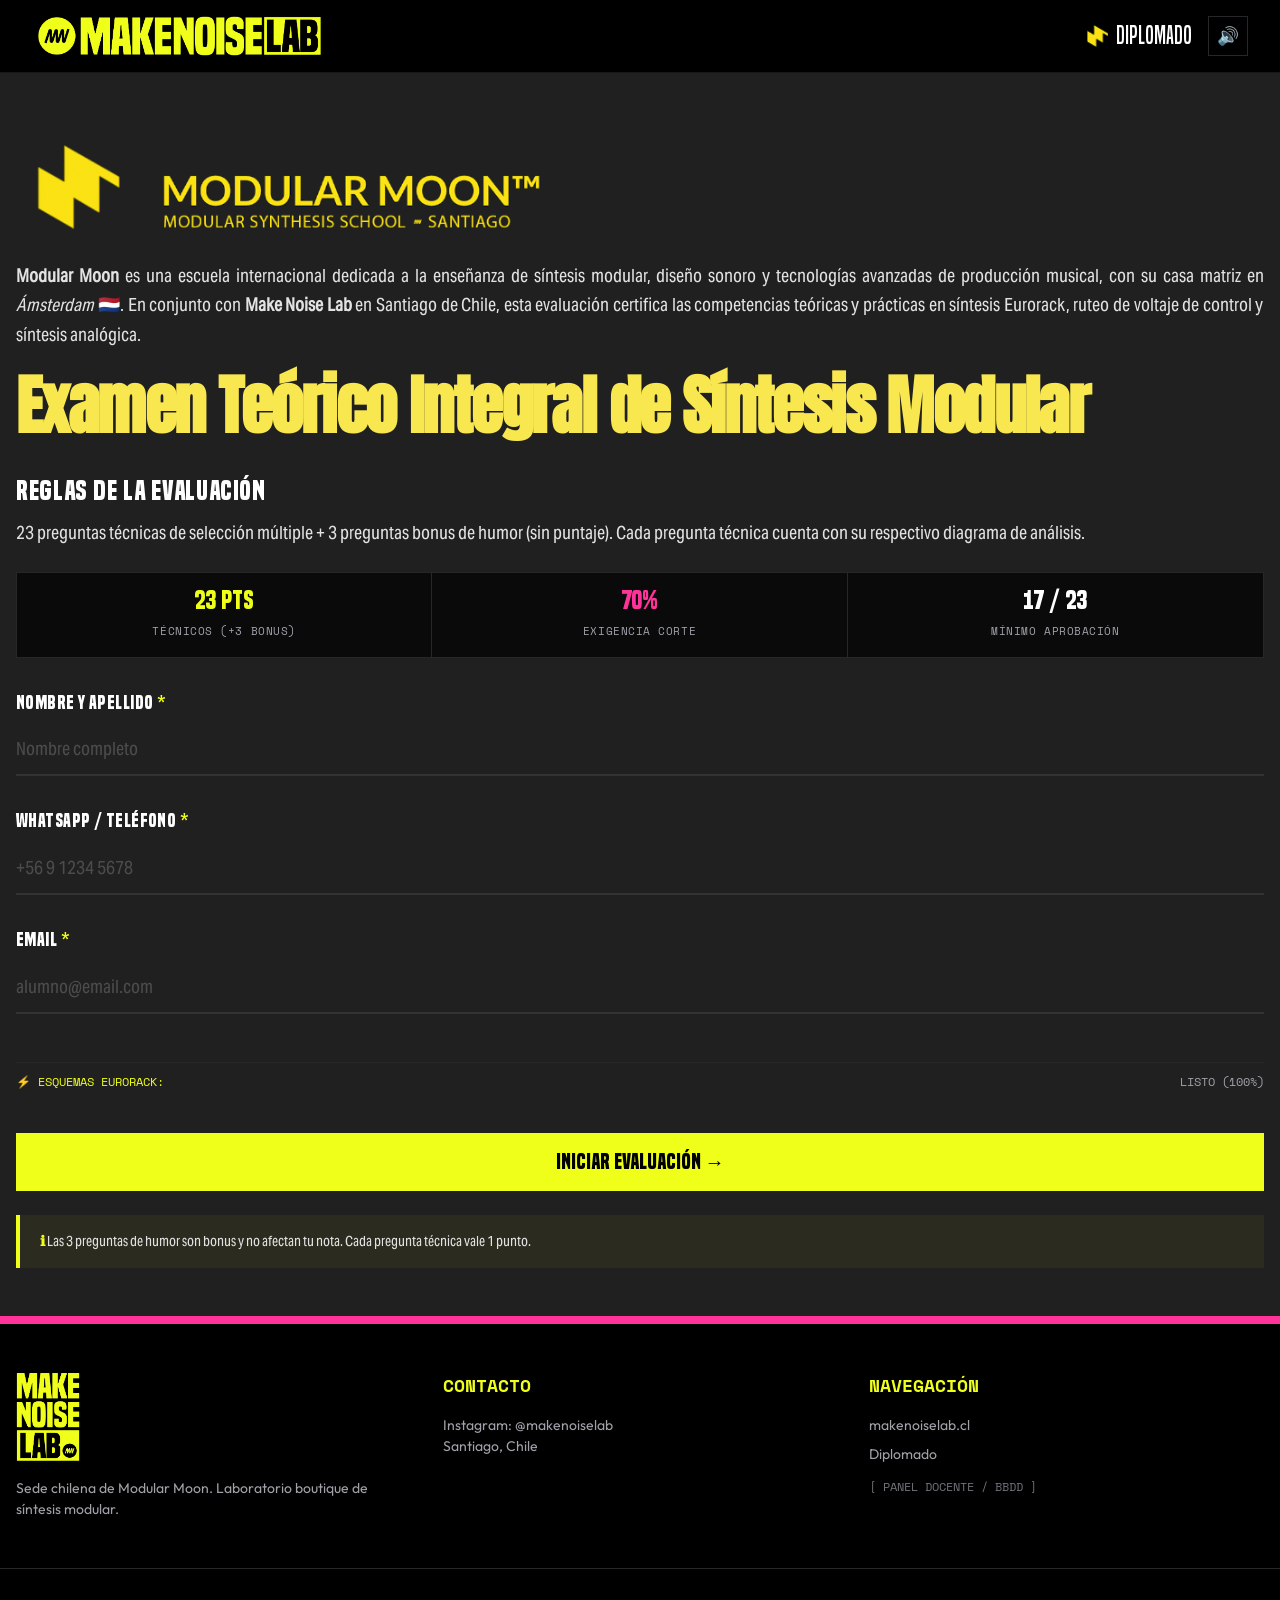
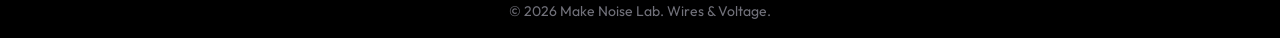
==== commit 44d7dbcf: "fix: métricas dinámicas, preview OG, assets y accesibilidad - og:image/og:url absolutos (WhatsApp no" ====
--- a/index.html
+++ b/index.html
@@ -10,10 +10,11 @@
   <meta name="robots" content="noindex, nofollow">
   <meta name="theme-color" content="#000000">
 
-  <!-- Open Graph / WhatsApp Preview -->
+  <!-- Open Graph / WhatsApp Preview (URLs absolutas: WhatsApp no resuelve rutas relativas) -->
   <meta property="og:title" content="Examen Teórico — Diplomado Síntesis Modular | Make Noise Lab">
   <meta property="og:description" content="Evaluación teórica oficial del Diplomado en Síntesis Modular. Exigencia de aprobación: 70%.">
-  <meta property="og:image" content="assets/logos/logo-mnl-principal.png">
+  <meta property="og:url" content="https://callejasv1.github.io/mnl-examen/">
+  <meta property="og:image" content="https://callejasv1.github.io/mnl-examen/assets/logos/logo-mnl-principal.png">
   <meta property="og:type" content="website">
   <meta property="og:locale" content="es_CL">
 
@@ -23,6 +24,7 @@
   <!-- Local Fonts Preload (Idéntico a makenoiselab.cl/diplomado) -->
   <link rel="preload" href="assets/fonts/built-titling-rg.woff2" as="font" type="font/woff2" crossorigin>
   <link rel="preload" href="assets/fonts/built-titling-sb.woff2" as="font" type="font/woff2" crossorigin>
+  <link rel="preload" href="assets/fonts/built-titling-bd.woff2" as="font" type="font/woff2" crossorigin>
   <link rel="preload" href="assets/fonts/myriad-pro-rg.woff2" as="font" type="font/woff2" crossorigin>
   <link rel="preload" href="assets/fonts/aktiv-grotesk-rg.woff2" as="font" type="font/woff2" crossorigin>
 
@@ -71,7 +73,7 @@
     <!-- VU-Meter Progress (visible during quiz) -->
     <div class="vu-wrapper" id="vuProgressWrapper" style="display: none;" role="progressbar" aria-valuemin="0" aria-valuemax="100" aria-valuenow="0" aria-label="Progreso de la evaluación">
       <div class="vu-header">
-        <span id="progressLabel" style="color: var(--neon-yellow);">PARCHE 01 / 13</span>
+        <span id="progressLabel" style="color: var(--neon-yellow);">PARCHE -- / --</span>
         <span id="percentageLabel" style="color: #fff;">0% COMPLETADO</span>
       </div>
       <div class="vu-slot" aria-hidden="true">
@@ -90,9 +92,9 @@
       <div class="welcome-section">
         <div class="welcome-container">
 
-          <!-- Modular Moon badge — Sello oficial de alta resolución en fondo #202020 -->
+          <!-- Modular Moon badge — Sello oficial (PNG con transparencia, sin caja blanca sobre #202020) -->
           <div class="mm-badge-row anim-fade-up">
-            <img src="assets/logos/logo-modular-moon-sello.jpg" alt="Sello de calidad oficial de la escuela de síntesis Modular Moon" class="mm-badge-logo">
+            <img src="assets/logos/logo-modular-moon-transparent.png" alt="Sello de calidad oficial de la escuela de síntesis Modular Moon" class="mm-badge-logo">
           </div>
 
           <!-- Descripción institucional — estilo font-aktiv del diplomado -->
@@ -114,15 +116,15 @@
           <!-- Métricas -->
           <div class="metrics-grid anim-fade-up delay-300" role="region" aria-label="Métricas del examen">
             <div class="metric-box">
-              <span class="metric-val" id="metricPointsVal" style="color: var(--neon-yellow);">23 PTS</span>
-              <span class="metric-label" id="metricPointsLabel">TÉCNICOS (+3 BONUS)</span>
+              <span class="metric-val" id="metricPointsVal" style="color: var(--neon-yellow);">-- PTS</span>
+              <span class="metric-label" id="metricPointsLabel">TÉCNICOS (+ -- BONUS)</span>
             </div>
             <div class="metric-box">
               <span class="metric-val" id="metricPassingRate" style="color: var(--neon-pink);">70%</span>
               <span class="metric-label">EXIGENCIA CORTE</span>
             </div>
             <div class="metric-box">
-              <span class="metric-val" id="metricMinPass" style="color: #fff;">17 / 23</span>
+              <span class="metric-val" id="metricMinPass" style="color: #fff;">-- / --</span>
               <span class="metric-label">MÍNIMO APROBACIÓN</span>
             </div>
           </div>
@@ -173,7 +175,7 @@
           </form>
 
           <div class="info-terminal-note anim-fade-up delay-400">
-            <strong style="color: var(--neon-yellow);">ℹ</strong> Las 2 preguntas de humor son bonus y no afectan tu nota. Cada pregunta técnica vale 1 punto.
+            <strong style="color: var(--neon-yellow);">ℹ</strong> <span id="infoBonusNote">Las preguntas de humor son bonus y no afectan tu nota. Cada pregunta técnica vale 1 punto.</span>
           </div>
 
         </div>
@@ -213,7 +215,7 @@
             </div>
 
             <div class="diagram-frame" id="diagramFrame" style="display: none;">
-              <img id="questionImage" class="diagram-img" src="" alt="Diagrama Eurorack correspondiente a la pregunta" onclick="openLightbox(this.src)" tabindex="0" role="button" aria-label="Ampliar imagen">
+              <img id="questionImage" class="diagram-img" src="" alt="Diagrama Eurorack correspondiente a la pregunta" onclick="openLightbox(this.src)" onkeydown="if(event.key==='Enter'||event.key===' '){event.preventDefault();openLightbox(this.src);}" tabindex="0" role="button" aria-label="Ampliar imagen">
             </div>
 
             <div class="diagram-toolbar">
@@ -264,8 +266,8 @@
           <div class="score-slab" role="region" aria-label="Puntaje obtenido">
             <div class="score-big" id="scorePercent">0%</div>
             <div class="score-meta">
-              <div id="scoreRatio">0 / 11 PUNTOS TÉCNICOS</div>
-              <div id="scoreFeedback" style="color: var(--text-zinc-400);">Exigencia mínima: 70% (8 pts)</div>
+              <div id="scoreRatio">0 / -- PUNTOS TÉCNICOS</div>
+              <div id="scoreFeedback" style="color: var(--text-zinc-400);">Exigencia mínima: 70%</div>
             </div>
           </div>
 
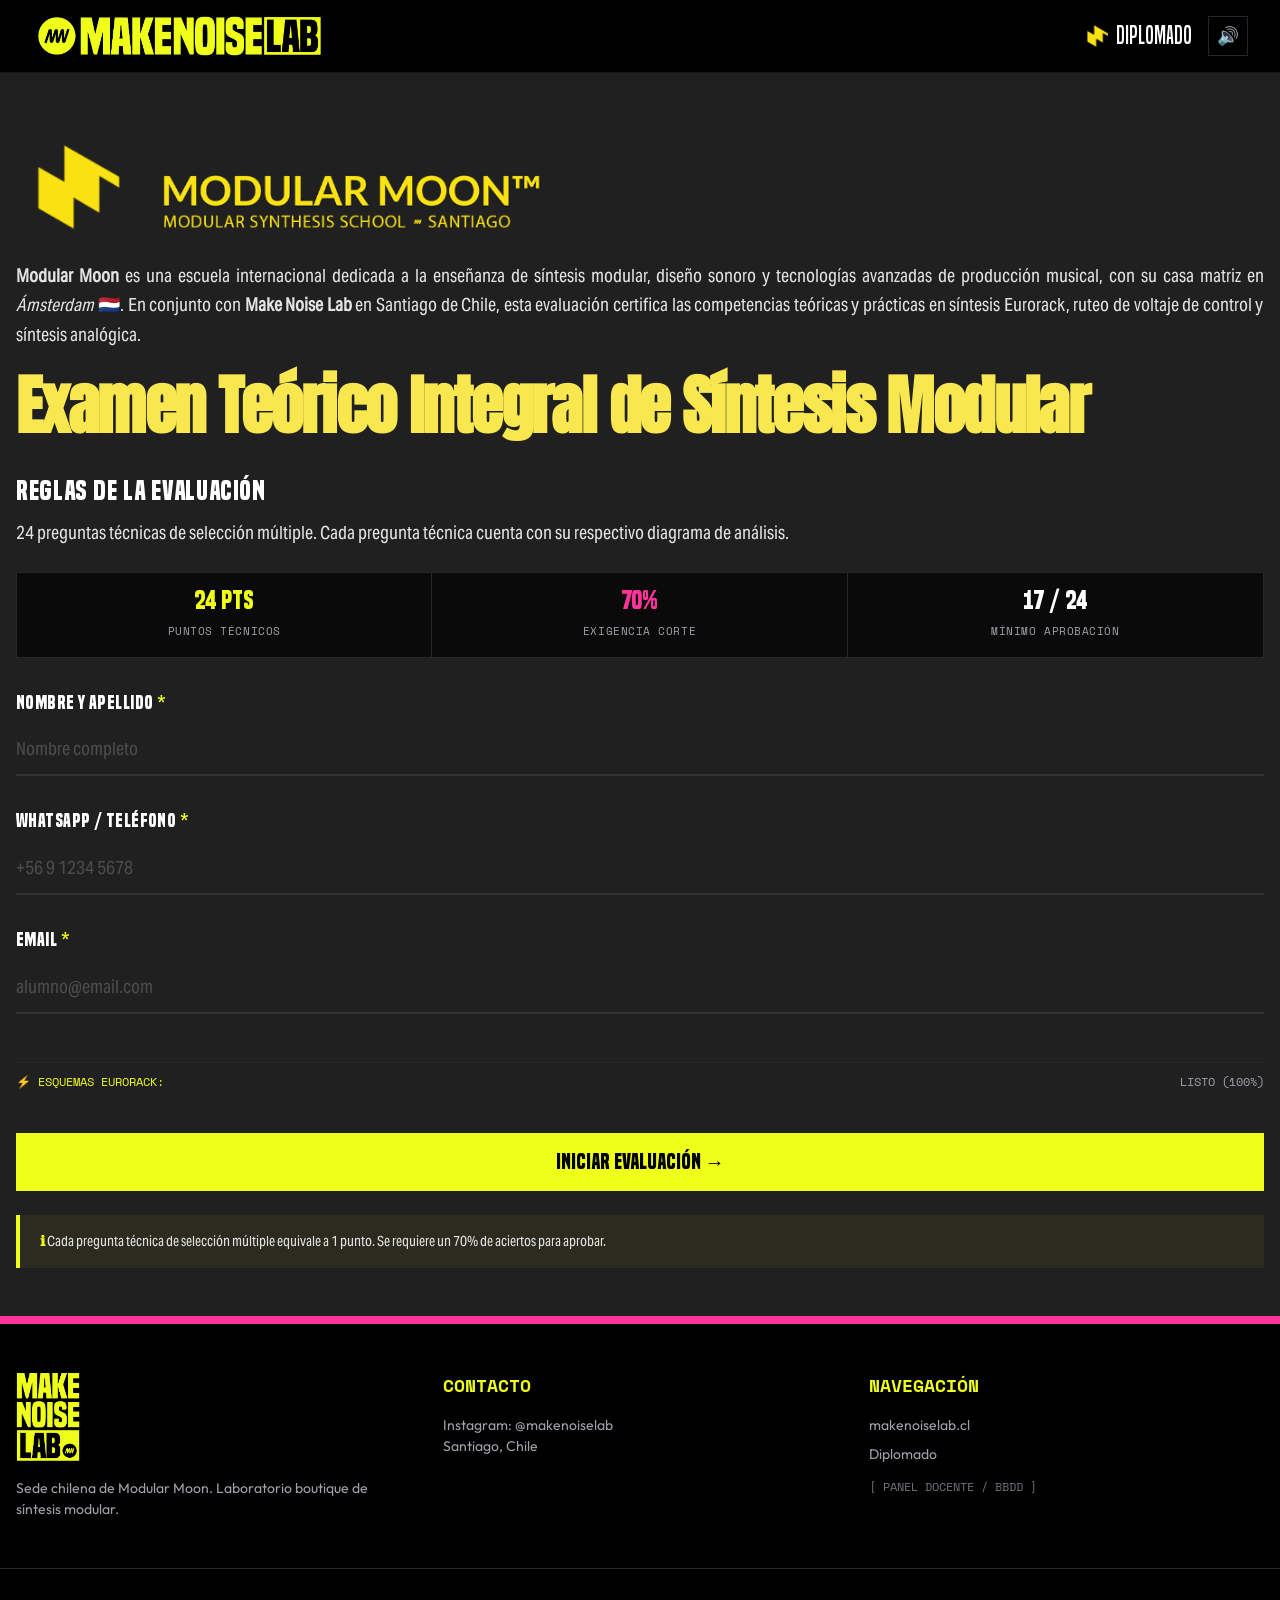
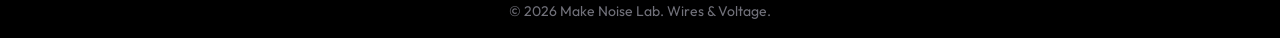
==== commit 094b1282: "fix: remove joke questions, formalize MIDI question and diversify FM questions" ====
--- a/index.html
+++ b/index.html
@@ -12,9 +12,12 @@
 
   <!-- Open Graph / WhatsApp Preview (URLs absolutas: WhatsApp no resuelve rutas relativas) -->
   <meta property="og:title" content="Examen Teórico — Diplomado Síntesis Modular | Make Noise Lab">
-  <meta property="og:description" content="Evaluación teórica oficial del Diplomado en Síntesis Modular. Exigencia de aprobación: 70%.">
+  <meta property="og:description" content="Evaluación teórica oficial del Diplomado en Síntesis Modular de Make Noise Lab.">
   <meta property="og:url" content="https://callejasv1.github.io/mnl-examen/">
-  <meta property="og:image" content="https://callejasv1.github.io/mnl-examen/assets/logos/logo-mnl-principal.png">
+  <meta property="og:image" content="https://callejasv1.github.io/mnl-examen/assets/logos/og-examen-mnl.png">
+  <meta property="og:image:type" content="image/png">
+  <meta property="og:image:width" content="1200">
+  <meta property="og:image:height" content="630">
   <meta property="og:type" content="website">
   <meta property="og:locale" content="es_CL">
 
@@ -110,14 +113,14 @@
           <!-- Sección de reglas — estilo font-built del diplomado -->
           <h2 class="section-heading anim-fade-up delay-200">Reglas de la evaluación</h2>
           <div class="body-text anim-fade-up delay-300" style="margin-bottom: 0.5rem;">
-            <p id="examRulesSummary">Preguntas técnicas de selección múltiple + preguntas bonus de humor (sin puntaje).</p>
+            <p id="examRulesSummary">Preguntas técnicas de selección múltiple con diagramas de análisis.</p>
           </div>
 
           <!-- Métricas -->
           <div class="metrics-grid anim-fade-up delay-300" role="region" aria-label="Métricas del examen">
             <div class="metric-box">
               <span class="metric-val" id="metricPointsVal" style="color: var(--neon-yellow);">-- PTS</span>
-              <span class="metric-label" id="metricPointsLabel">TÉCNICOS (+ -- BONUS)</span>
+              <span class="metric-label" id="metricPointsLabel">PUNTOS TÉCNICOS</span>
             </div>
             <div class="metric-box">
               <span class="metric-val" id="metricPassingRate" style="color: var(--neon-pink);">70%</span>
@@ -175,7 +178,7 @@
           </form>
 
           <div class="info-terminal-note anim-fade-up delay-400">
-            <strong style="color: var(--neon-yellow);">ℹ</strong> <span id="infoBonusNote">Las preguntas de humor son bonus y no afectan tu nota. Cada pregunta técnica vale 1 punto.</span>
+            <strong style="color: var(--neon-yellow);">ℹ</strong> <span id="infoBonusNote">Cada pregunta técnica equivale a 1 punto. Se requiere un 70% de aciertos para aprobar.</span>
           </div>
 
         </div>
--- a/style.css
+++ b/style.css
@@ -767,17 +767,16 @@
   to { transform: rotate(360deg); }
 }
 .diagram-frame {
-  padding: 14px;
+  padding: 0;
   display: flex;
   justify-content: center;
   align-items: center;
   background: #080808;
   cursor: pointer;
-  min-height: 180px;
 }
 .diagram-img {
-  max-width: 100%;
-  max-height: 300px;
+  width: 100%;
+  max-height: min(60vh, 560px);
   object-fit: contain;
   opacity: 0;
   transition: opacity 0.3s ease;
@@ -1150,11 +1149,13 @@
   display: flex;
 }
 .lightbox-modal {
-  max-width: 95vw;
-  max-height: 90vh;
+  max-width: 96vw;
+  max-height: 94vh;
   background: #111;
   border: 2px solid var(--neon-yellow);
   padding: 12px;
+  overflow: auto;
+  -webkit-overflow-scrolling: touch;
 }
 .lightbox-top {
   display: flex;
@@ -1163,11 +1164,29 @@
   margin-bottom: 8px;
   font-family: var(--font-mono);
   font-size: 0.75rem;
+  position: sticky;
+  top: -12px;
+  left: 0;
+  background: #111;
+  padding: 4px 0;
+  z-index: 2;
+}
+/* El botón de cierre se fija al viewport para que siga accesible aun
+   paneando la imagen ampliada en el teléfono */
+.lightbox-top .close-square-btn {
+  position: fixed;
+  top: 18px;
+  right: 18px;
+  z-index: 5;
 }
 .lightbox-media {
-  max-width: 100%;
-  max-height: 80vh;
-  object-fit: contain;
+  /* En móvil la imagen excede el ancho del modal para poder panearla y leer el detalle */
+  max-width: none;
+  max-height: none;
+  width: min(1600px, 280vw);
+  height: auto;
+  display: block;
+  margin: 0 auto;
 }
 .close-square-btn {
   background: transparent;
